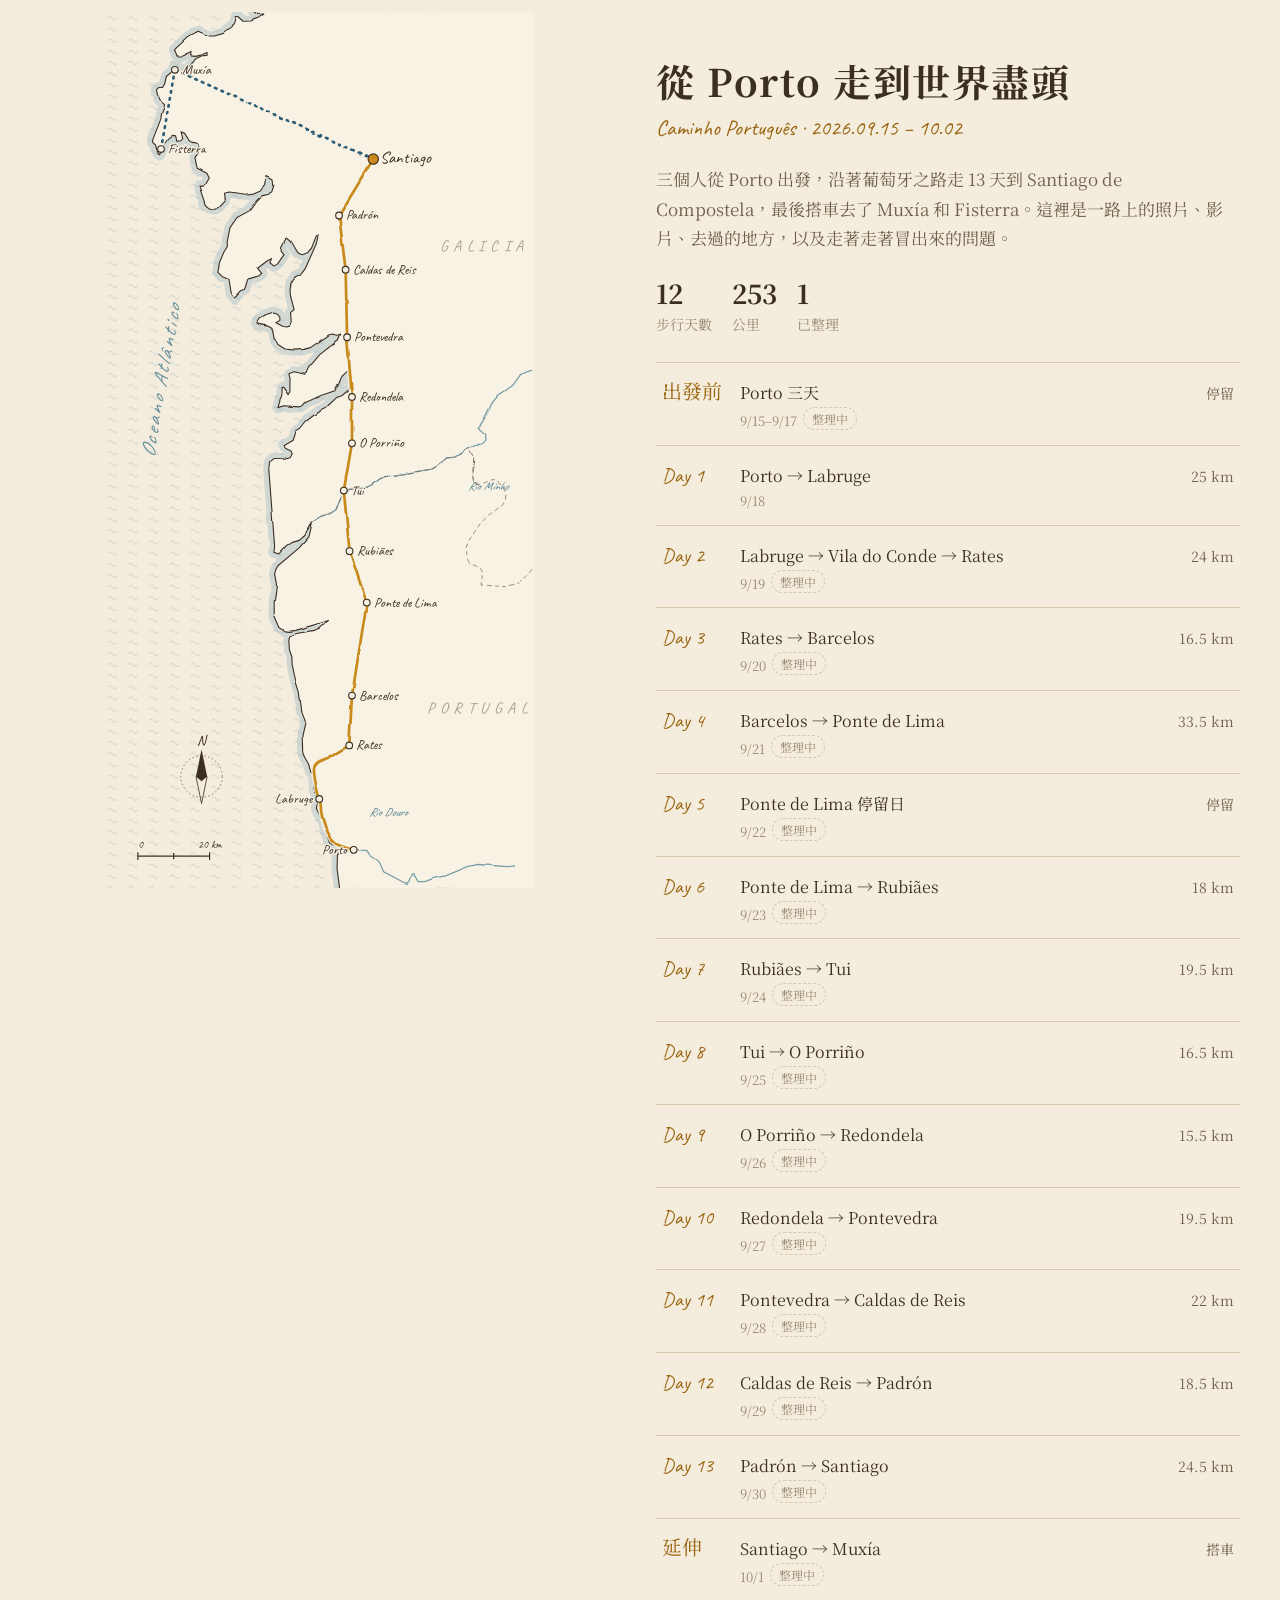
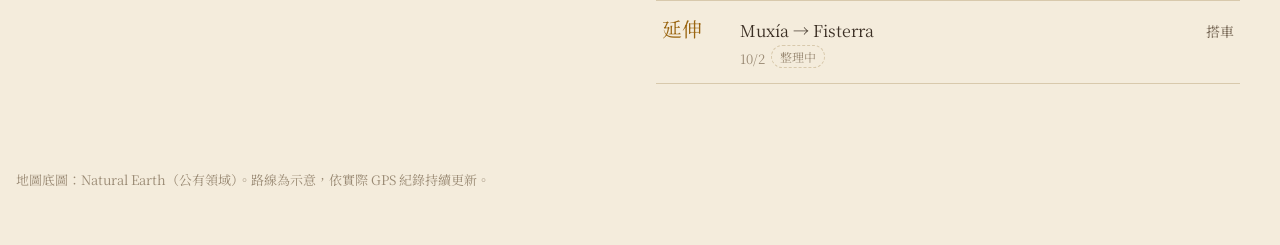
==== index.html @ a49457db "P0：手繪地圖首頁、路段頁、Day 1 範本 Co-Authored-By: Claude Opus 5.5 <noreply@anthropic.com>" ====
<!doctype html>
<html lang="zh-Hant-TW">
<head>
<meta charset="utf-8">
<meta name="viewport" content="width=device-width, initial-scale=1">
<title>從 Porto 走到世界盡頭｜葡萄牙之路</title>
<meta name="description" content="2026 年葡萄牙朝聖之路紀錄：Porto 到 Santiago de Compostela，再到 Muxía 與 Fisterra。">
<link rel="preconnect" href="https://fonts.googleapis.com">
<link rel="preconnect" href="https://fonts.gstatic.com" crossorigin>
<link rel="stylesheet" href="https://fonts.googleapis.com/css2?family=Caveat:wght@500;700&family=Noto+Serif+TC:wght@400;600;700&display=swap">
<link rel="stylesheet" href="assets/style.css?v=1">
</head>
<body>
<main class="home">
  <div class="home__map" id="map" aria-busy="true"></div>
  <div class="home__side">
    <h1 class="site-title" id="title"></h1>
    <p class="site-sub" id="subtitle"></p>
    <p class="intro" id="intro"></p>
    <div class="totals" id="totals"></div>
    <ol class="stage-list" id="list"></ol>
  </div>
</main>
<p class="foot">地圖底圖：Natural Earth（公有領域）。路線為示意，依實際 GPS 紀錄持續更新。</p>
<script src="assets/map.js?v=1"></script>
<script src="assets/home.js?v=1"></script>
</body>
</html>
---- assets/style.css ----
:root {
  --paper: #f4ecdc;
  --paper-2: #ebe0c9;
  --land: #f8f2e4;
  --ink: #3b2f24;
  --ink-soft: #6f5f4d;
  --muted: #9a8a74;
  --line: #d8c9ac;
  --sea: #8fb3bf;
  --sea-ink: #5b8796;
  --ochre: #c98a1b;
  --ochre-deep: #9a6510;
  --shell: #2f5d75;
  --radius: 10px;
  --font-body: "Noto Serif TC", "Songti TC", serif;
  --font-hand: "Caveat", "Noto Serif TC", cursive;
}

*, *::before, *::after { box-sizing: border-box; }
[hidden] { display: none !important; }
html, body { overflow-x: clip; }
body {
  margin: 0;
  background: var(--paper);
  color: var(--ink);
  font-family: var(--font-body);
  font-size: 17px;
  line-height: 1.75;
  -webkit-text-size-adjust: 100%;
}
a { color: var(--shell); }
a:focus-visible, button:focus-visible { outline: 2px solid var(--ochre-deep); outline-offset: 2px; border-radius: 4px; }
img { max-width: 100%; display: block; }

/* ---------- 地圖 ---------- */
.map { display: block; width: 100%; height: auto; font-family: var(--font-hand); }
.map .sea { stroke: none; }
.map .wave { fill: none; stroke: var(--sea); stroke-width: 1; opacity: .55; }
.map .coast-glow { fill: none; stroke: var(--sea); opacity: .35; stroke-linejoin: round; }
.map .land { fill: var(--land); stroke: none; }
.map .coast { fill: none; stroke: var(--ink); stroke-linejoin: round; }
.map .river { fill: none; stroke: var(--sea-ink); opacity: .8; stroke-linecap: round; }
.map .border { fill: none; stroke: var(--ink-soft); opacity: .7; }
.map .region { fill: var(--ink-soft); letter-spacing: .35em; opacity: .55; }
.map .sea-label { fill: var(--sea-ink); font-style: italic; letter-spacing: .12em; opacity: .9; }
.map .river-label { fill: var(--sea-ink); font-style: italic; }
.map .compass circle { fill: none; stroke: var(--ink-soft); stroke-width: 1; stroke-dasharray: 2 3; }
.map .compass .needle { fill: var(--ink); }
.map .compass .needle--s { fill: none; stroke: var(--ink); stroke-width: 1; }
.map .compass text, .map .scalebar text { fill: var(--ink); }
.map .scalebar path { fill: none; stroke: var(--ink); stroke-width: 1.5; }

.map .seg { cursor: pointer; }
.map .seg-halo { fill: none; stroke: var(--land); stroke-linecap: round; opacity: .9; }
.map .seg-line { fill: none; stroke: var(--ochre); stroke-linecap: round; stroke-linejoin: round; transition: stroke .15s; }
.map .seg--bus .seg-line { stroke: var(--shell); }
.map .seg-hit { fill: none; stroke: transparent; stroke-linecap: round; }
.map .seg:hover .seg-line, .map .seg:focus .seg-line, .map .seg--on .seg-line { stroke: #b23a1c; }
.map .seg--dim { opacity: .35; }
.map .seg:focus { outline: none; }
.map .stop circle { fill: var(--land); stroke: var(--ink); stroke-width: 1.4; }
.map .stop--goal circle { fill: var(--ochre); }
.map .stop-label { fill: var(--ink); paint-order: stroke; stroke: var(--land); stroke-width: 3px; stroke-linejoin: round; }

/* ---------- 首頁 ---------- */
.home { display: grid; grid-template-columns: minmax(0, 1fr); }
.home__map { padding: 8px 8px 0; }
.home__side { padding: 24px 16px 48px; }
.site-title { font-size: 30px; line-height: 1.3; margin: 0 0 4px; letter-spacing: .04em; }
.site-sub { font-family: var(--font-hand); font-size: 22px; color: var(--ochre-deep); margin: 0 0 16px; }
.intro { color: var(--ink-soft); margin: 0 0 24px; }
.totals { display: flex; gap: 20px; margin: 0 0 24px; font-variant-numeric: tabular-nums; }
.totals b { display: block; font-size: 26px; line-height: 1.2; }
.totals span { font-size: 14px; color: var(--muted); }

.stage-list { list-style: none; margin: 0; padding: 0; border-top: 1px solid var(--line); }
.stage-list a {
  display: grid; grid-template-columns: 66px minmax(0, 1fr) auto; gap: 4px 12px; align-items: baseline;
  padding: 12px 6px; border-bottom: 1px solid var(--line); color: inherit; text-decoration: none;
  min-height: 44px; transition: background .15s;
}
.stage-list a:hover, .stage-list a.is-on { background: var(--paper-2); }
.stage-list .lbl { font-family: var(--font-hand); font-size: 20px; color: var(--ochre-deep); white-space: nowrap; }
.stage-list .ttl { font-size: 16px; overflow-wrap: anywhere; }
.stage-list .ttl small { display: block; color: var(--muted); font-size: 13px; font-variant-numeric: tabular-nums; }
.stage-list .km { font-size: 14px; color: var(--ink-soft); white-space: nowrap; font-variant-numeric: tabular-nums; }
.badge { display: inline-block; font-size: 12px; color: var(--muted); border: 1px dashed var(--line); border-radius: 99px; padding: 0 8px; margin-left: 6px; vertical-align: 2px; white-space: nowrap; }

.foot { color: var(--muted); font-size: 13px; padding: 24px 16px 40px; }

@media (min-width: 900px) {
  .home { grid-template-columns: minmax(0, 1fr) minmax(0, 1fr); max-width: 1280px; margin: 0 auto; }
  .home__map { position: sticky; top: 0; height: 100dvh; display: flex; justify-content: center; padding: 12px; }
  .home__map .map { width: auto; height: 100%; max-width: 100%; }
  .home__side { padding: 56px 40px 48px 16px; }
  .site-title { font-size: 38px; }
}

/* ---------- 路段頁 ---------- */
.stage { max-width: 760px; margin: 0 auto; padding: 0 16px 48px; }
.crumbs { display: flex; justify-content: space-between; gap: 12px; padding: 16px 0 8px; font-size: 15px; }
.crumbs a { text-decoration: none; white-space: nowrap; }
.stage__map { aspect-ratio: 1.8; border-radius: var(--radius); overflow: hidden; border: 1px solid var(--line); background: var(--paper-2); }
.stage__head { margin: 20px 0 8px; }
.stage__head .lbl { font-family: var(--font-hand); font-size: 24px; color: var(--ochre-deep); }
.stage__head h1 { font-size: 30px; line-height: 1.3; margin: 0; overflow-wrap: anywhere; }
.stage__head .meta { color: var(--muted); font-size: 15px; font-variant-numeric: tabular-nums; }

.content h2 { font-size: 21px; margin: 40px 0 12px; padding-bottom: 4px; border-bottom: 1px solid var(--line); }
.content h3 { font-size: 18px; margin: 24px 0 8px; }
.content ul { padding-left: 1.2em; }
.content li { margin: 4px 0; }
.content blockquote { margin: 16px 0; padding: 4px 16px; border-left: 3px solid var(--ochre); color: var(--ink-soft); }
.empty { color: var(--muted); font-style: italic; }

.gallery { display: grid; grid-template-columns: repeat(auto-fill, minmax(min(150px, 45%), 1fr)); gap: 8px; margin: 12px 0; }
.gallery button { padding: 0; border: 0; background: var(--paper-2); cursor: zoom-in; border-radius: 6px; overflow: hidden; aspect-ratio: 1; }
.gallery img { width: 100%; height: 100%; object-fit: cover; }

.video { position: relative; aspect-ratio: 16 / 9; margin: 12px 0 4px; border-radius: var(--radius); overflow: hidden; background: #000; }
.video iframe { position: absolute; inset: 0; width: 100%; height: 100%; border: 0; }
.video-cap { font-size: 14px; color: var(--muted); margin: 0 0 16px; }

.qa { border: 1px solid var(--line); border-radius: var(--radius); background: var(--land); margin: 10px 0; }
.qa summary { cursor: pointer; padding: 12px 16px; font-weight: 600; list-style: none; display: flex; gap: 10px; align-items: baseline; }
.qa summary::-webkit-details-marker { display: none; }
.qa summary::before { content: "Q"; font-family: var(--font-hand); font-size: 20px; color: var(--ochre-deep); }
.qa summary .q { flex: 1; min-width: 0; }
.qa .status { font-size: 12px; font-weight: 400; white-space: nowrap; border-radius: 99px; padding: 0 8px; }
.qa .status--ok { background: #dbe9d7; color: #33612a; }
.qa .status--todo { background: #f3e1c4; color: #8a5a12; }
.qa .answer { padding: 0 16px 8px; border-top: 1px dashed var(--line); }

.pager { display: grid; grid-template-columns: minmax(0, 1fr) minmax(0, 1fr); gap: 12px; margin-top: 48px; }
.pager a { display: block; overflow-wrap: anywhere; padding: 12px; border: 1px solid var(--line); border-radius: var(--radius); text-decoration: none; color: inherit; min-height: 44px; }
.pager a:hover { background: var(--paper-2); }
.pager small { display: block; color: var(--muted); font-size: 13px; }
.pager .next { text-align: right; grid-column: 2; }

.lightbox { position: fixed; inset: 0; background: rgba(20, 15, 10, .92); display: flex; align-items: center; justify-content: center; z-index: 10; padding: 16px; }
.lightbox img { max-height: 84dvh; max-width: 100%; object-fit: contain; }
.lightbox figure { margin: 0; }
.lightbox figcaption { color: #eee; text-align: center; font-size: 15px; margin-top: 8px; }
.lightbox button { position: absolute; background: none; border: 0; color: #fff; font-size: 34px; width: 48px; height: 48px; cursor: pointer; }
.lightbox .lb-close { top: 8px; right: 8px; }
.lightbox .lb-prev { left: 4px; top: 50%; transform: translateY(-50%); }
.lightbox .lb-next { right: 4px; top: 50%; transform: translateY(-50%); }
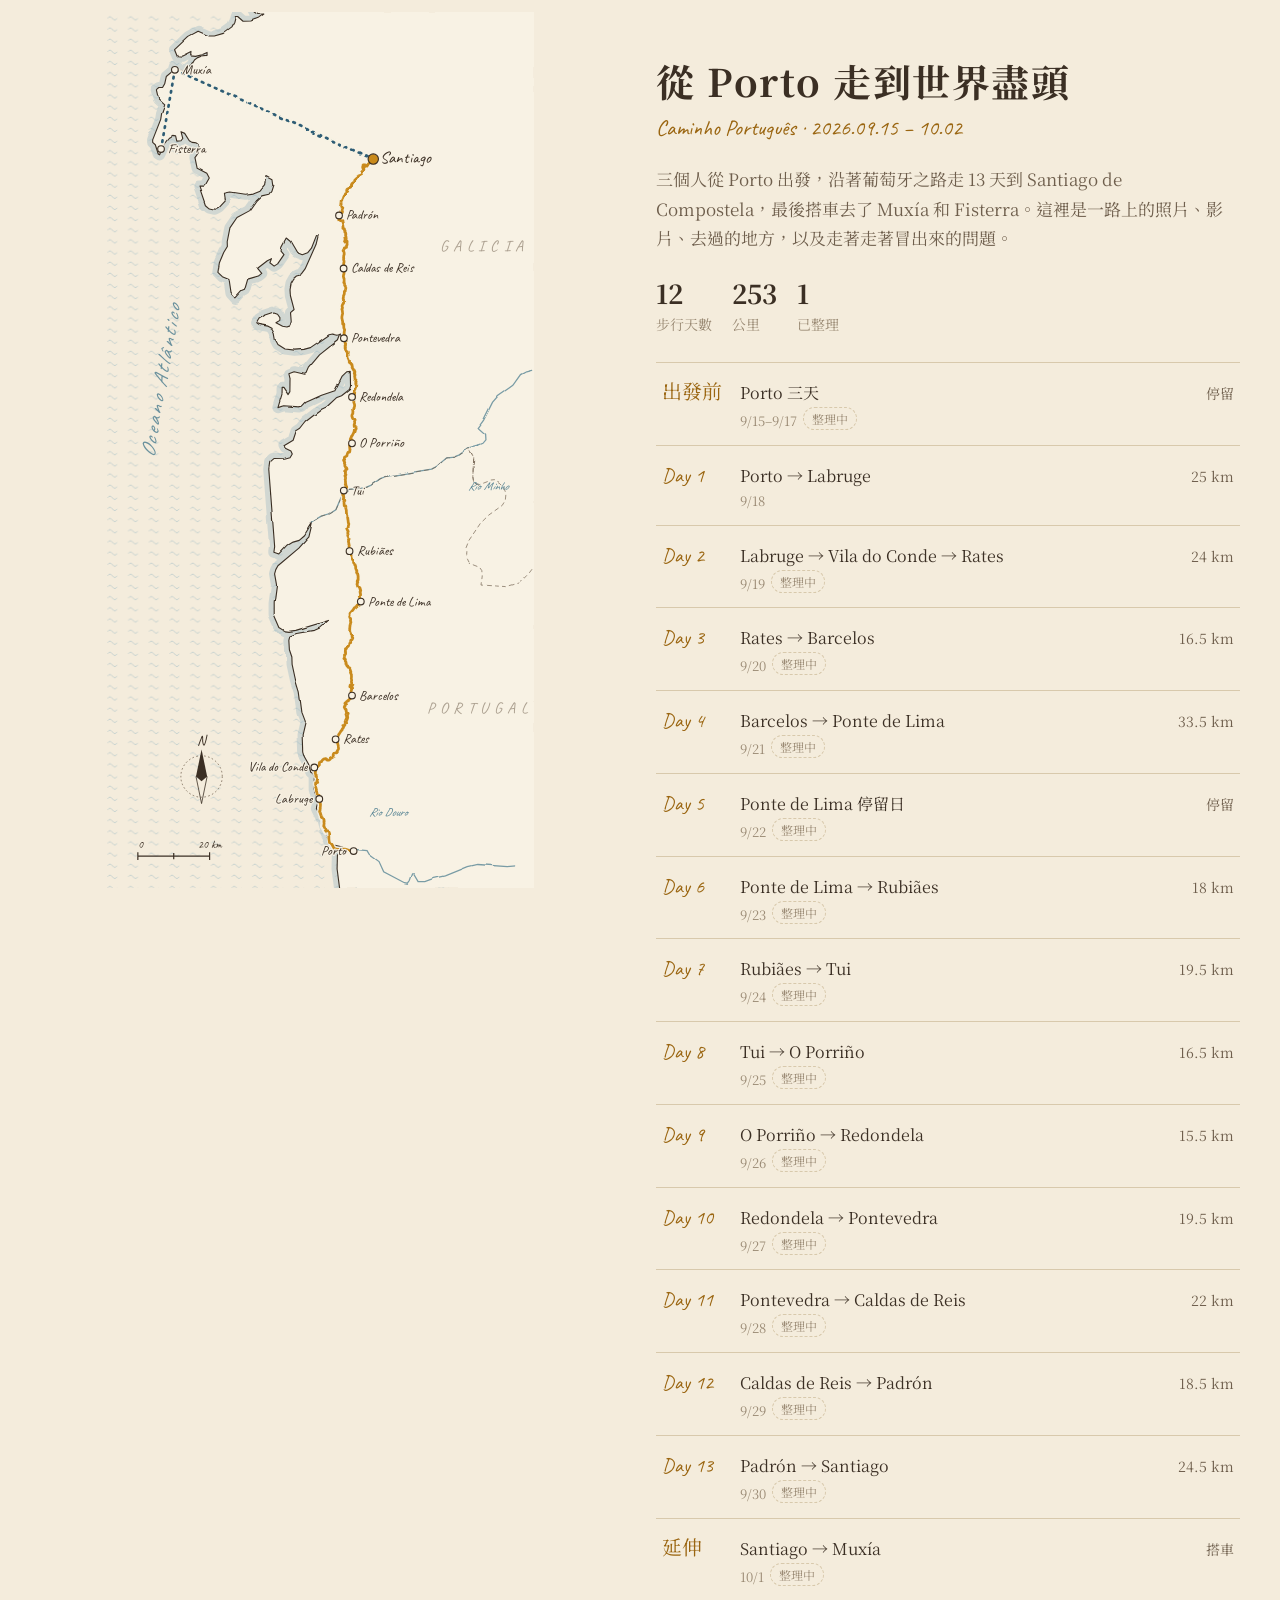
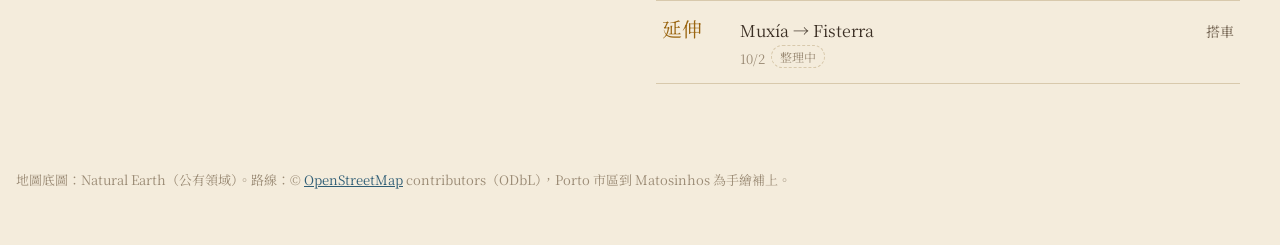
==== commit 9970d7ae: "路線改用 OpenStreetMap 實際路徑，修正站點座標 Co-Authored-By: Claude Opus 5.5 <noreply@anthropic.com>" ====
--- a/index.html
+++ b/index.html
@@ -8,7 +8,7 @@
 <link rel="preconnect" href="https://fonts.googleapis.com">
 <link rel="preconnect" href="https://fonts.gstatic.com" crossorigin>
 <link rel="stylesheet" href="https://fonts.googleapis.com/css2?family=Caveat:wght@500;700&family=Noto+Serif+TC:wght@400;600;700&display=swap">
-<link rel="stylesheet" href="assets/style.css?v=1">
+<link rel="stylesheet" href="assets/style.css?v=4">
 </head>
 <body>
 <main class="home">
@@ -21,8 +21,8 @@
     <ol class="stage-list" id="list"></ol>
   </div>
 </main>
-<p class="foot">地圖底圖：Natural Earth（公有領域）。路線為示意，依實際 GPS 紀錄持續更新。</p>
-<script src="assets/map.js?v=1"></script>
-<script src="assets/home.js?v=1"></script>
+<p class="foot">地圖底圖：Natural Earth（公有領域）。路線：© <a href="https://www.openstreetmap.org/copyright">OpenStreetMap</a> contributors（ODbL），Porto 市區到 Matosinhos 為手繪補上。</p>
+<script src="assets/map.js?v=4"></script>
+<script src="assets/home.js?v=4"></script>
 </body>
 </html>
--- a/assets/style.css
+++ b/assets/style.css
@@ -117,6 +117,11 @@
 .gallery button { padding: 0; border: 0; background: var(--paper-2); cursor: zoom-in; border-radius: 6px; overflow: hidden; aspect-ratio: 1; }
 .gallery img { width: 100%; height: 100%; object-fit: cover; }
 
+.clips { display: grid; grid-template-columns: repeat(auto-fill, minmax(min(160px, 45%), 1fr)); gap: 8px; margin: 12px 0; }
+.clips figure { margin: 0; }
+.clips video { width: 100%; aspect-ratio: 9 / 16; object-fit: cover; background: #000; border-radius: 6px; display: block; }
+.clips figcaption { font-size: 14px; color: var(--muted); margin-top: 4px; }
+
 .video { position: relative; aspect-ratio: 16 / 9; margin: 12px 0 4px; border-radius: var(--radius); overflow: hidden; background: #000; }
 .video iframe { position: absolute; inset: 0; width: 100%; height: 100%; border: 0; }
 .video-cap { font-size: 14px; color: var(--muted); margin: 0 0 16px; }
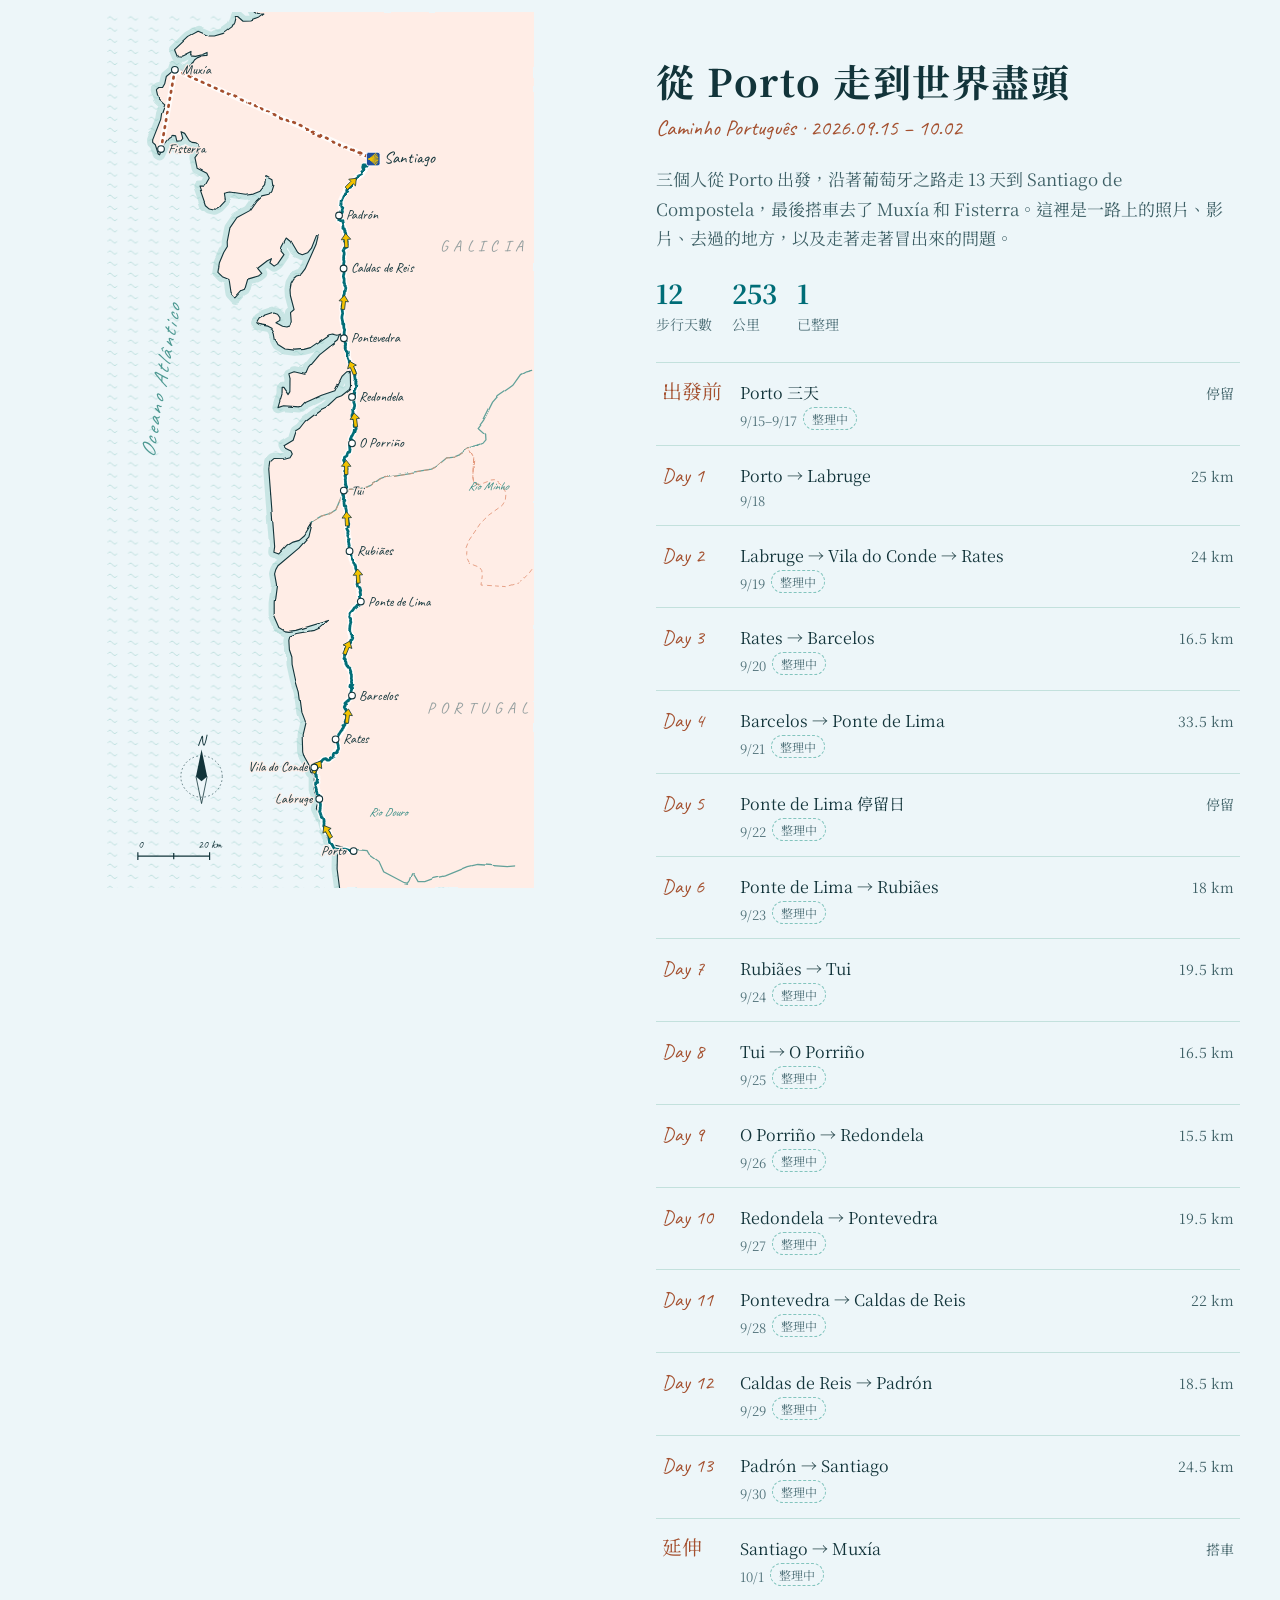
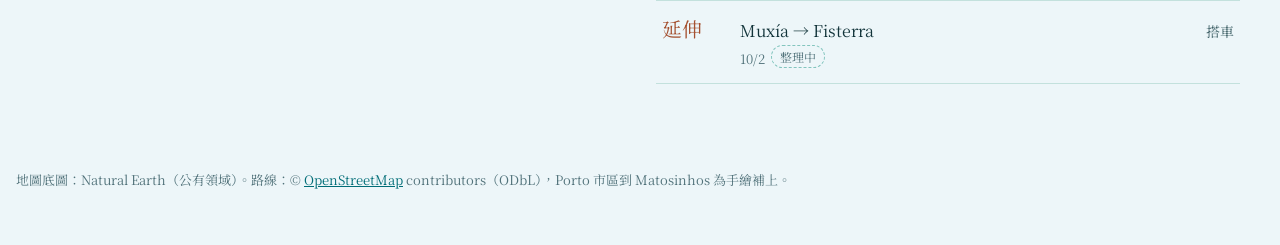
==== commit 8e7a2c03: "改用 Stormy Teal 配色，加入朝聖之路黃箭頭與藍底貝殼標誌 Co-Authored-By: Claude Opus 5.5 <noreply@anthropic.com>" ====
--- a/index.html
+++ b/index.html
@@ -5,10 +5,11 @@
 <meta name="viewport" content="width=device-width, initial-scale=1">
 <title>從 Porto 走到世界盡頭｜葡萄牙之路</title>
 <meta name="description" content="2026 年葡萄牙朝聖之路紀錄：Porto 到 Santiago de Compostela，再到 Muxía 與 Fisterra。">
+<link rel="icon" href="assets/favicon.svg" type="image/svg+xml">
 <link rel="preconnect" href="https://fonts.googleapis.com">
 <link rel="preconnect" href="https://fonts.gstatic.com" crossorigin>
 <link rel="stylesheet" href="https://fonts.googleapis.com/css2?family=Caveat:wght@500;700&family=Noto+Serif+TC:wght@400;600;700&display=swap">
-<link rel="stylesheet" href="assets/style.css?v=4">
+<link rel="stylesheet" href="assets/style.css?v=6">
 </head>
 <body>
 <main class="home">
@@ -22,7 +23,7 @@
   </div>
 </main>
 <p class="foot">地圖底圖：Natural Earth（公有領域）。路線：© <a href="https://www.openstreetmap.org/copyright">OpenStreetMap</a> contributors（ODbL），Porto 市區到 Matosinhos 為手繪補上。</p>
-<script src="assets/map.js?v=4"></script>
-<script src="assets/home.js?v=4"></script>
+<script src="assets/map.js?v=6"></script>
+<script src="assets/home.js?v=6"></script>
 </body>
 </html>
--- a/assets/style.css
+++ b/assets/style.css
@@ -1,16 +1,28 @@
 :root {
-  --paper: #f4ecdc;
-  --paper-2: #ebe0c9;
-  --land: #f8f2e4;
-  --ink: #3b2f24;
-  --ink-soft: #6f5f4d;
-  --muted: #9a8a74;
-  --line: #d8c9ac;
-  --sea: #8fb3bf;
-  --sea-ink: #5b8796;
-  --ochre: #c98a1b;
-  --ochre-deep: #9a6510;
-  --shell: #2f5d75;
+  /* Stormy Teal 配色 */
+  --teal: #006D77;
+  --aqua: #83C5BE;
+  --alice: #EDF6F9;
+  --almond: #FFDDD2;
+  --tangerine: #E29578;
+  --tangerine-deep: #A4502F; /* 原色當文字對比不足，文字用這個 */
+  /* 朝聖之路標誌色，只做點綴 */
+  --camino-yellow: #F2C200;
+  --camino-blue: #1F4E9C;
+
+  --paper: var(--alice);
+  --paper-2: #DDEFF0;
+  --land: #FFEDE6;
+  --card: #F8FCFD;
+  --ink: #12343A;
+  --ink-soft: #3E6066;
+  --muted: #51727A;
+  --line: #C3E1DD;
+  --sea: var(--aqua);
+  --sea-ink: #3C8F87;
+  --ochre: var(--teal);
+  --ochre-deep: var(--tangerine-deep);
+  --shell: var(--teal);
   --radius: 10px;
   --font-body: "Noto Serif TC", "Songti TC", serif;
   --font-hand: "Caveat", "Noto Serif TC", cursive;
@@ -40,7 +52,7 @@
 .map .land { fill: var(--land); stroke: none; }
 .map .coast { fill: none; stroke: var(--ink); stroke-linejoin: round; }
 .map .river { fill: none; stroke: var(--sea-ink); opacity: .8; stroke-linecap: round; }
-.map .border { fill: none; stroke: var(--ink-soft); opacity: .7; }
+.map .border { fill: none; stroke: var(--tangerine); opacity: .9; }
 .map .region { fill: var(--ink-soft); letter-spacing: .35em; opacity: .55; }
 .map .sea-label { fill: var(--sea-ink); font-style: italic; letter-spacing: .12em; opacity: .9; }
 .map .river-label { fill: var(--sea-ink); font-style: italic; }
@@ -51,15 +63,17 @@
 .map .scalebar path { fill: none; stroke: var(--ink); stroke-width: 1.5; }
 
 .map .seg { cursor: pointer; }
-.map .seg-halo { fill: none; stroke: var(--land); stroke-linecap: round; opacity: .9; }
+.map .seg-halo { fill: none; stroke: #fff; stroke-linecap: round; opacity: .85; }
 .map .seg-line { fill: none; stroke: var(--ochre); stroke-linecap: round; stroke-linejoin: round; transition: stroke .15s; }
-.map .seg--bus .seg-line { stroke: var(--shell); }
+.map .seg--bus .seg-line { stroke: var(--tangerine-deep); }
 .map .seg-hit { fill: none; stroke: transparent; stroke-linecap: round; }
-.map .seg:hover .seg-line, .map .seg:focus .seg-line, .map .seg--on .seg-line { stroke: #b23a1c; }
+.map .seg:hover .seg-line, .map .seg:focus .seg-line, .map .seg--on .seg-line { stroke: var(--tangerine); }
+.map .seg--bus:hover .seg-line, .map .seg--bus.seg--on .seg-line { stroke: var(--tangerine); }
+.map .arrow { fill: var(--camino-yellow); stroke: var(--ink); stroke-linejoin: round; pointer-events: none; }
+.map .seg--dim + .arrow, .map .arrow--dim { opacity: .35; }
 .map .seg--dim { opacity: .35; }
 .map .seg:focus { outline: none; }
-.map .stop circle { fill: var(--land); stroke: var(--ink); stroke-width: 1.4; }
-.map .stop--goal circle { fill: var(--ochre); }
+.map .stop circle { fill: #fff; stroke: var(--ink); stroke-width: 1.4; }
 .map .stop-label { fill: var(--ink); paint-order: stroke; stroke: var(--land); stroke-width: 3px; stroke-linejoin: round; }
 
 /* ---------- 首頁 ---------- */
@@ -70,7 +84,7 @@
 .site-sub { font-family: var(--font-hand); font-size: 22px; color: var(--ochre-deep); margin: 0 0 16px; }
 .intro { color: var(--ink-soft); margin: 0 0 24px; }
 .totals { display: flex; gap: 20px; margin: 0 0 24px; font-variant-numeric: tabular-nums; }
-.totals b { display: block; font-size: 26px; line-height: 1.2; }
+.totals b { display: block; font-size: 26px; line-height: 1.2; color: var(--teal); }
 .totals span { font-size: 14px; color: var(--muted); }
 
 .stage-list { list-style: none; margin: 0; padding: 0; border-top: 1px solid var(--line); }
@@ -84,7 +98,7 @@
 .stage-list .ttl { font-size: 16px; overflow-wrap: anywhere; }
 .stage-list .ttl small { display: block; color: var(--muted); font-size: 13px; font-variant-numeric: tabular-nums; }
 .stage-list .km { font-size: 14px; color: var(--ink-soft); white-space: nowrap; font-variant-numeric: tabular-nums; }
-.badge { display: inline-block; font-size: 12px; color: var(--muted); border: 1px dashed var(--line); border-radius: 99px; padding: 0 8px; margin-left: 6px; vertical-align: 2px; white-space: nowrap; }
+.badge { display: inline-block; font-size: 12px; color: var(--muted); border: 1px dashed var(--aqua); border-radius: 99px; padding: 0 8px; margin-left: 6px; vertical-align: 2px; white-space: nowrap; }
 
 .foot { color: var(--muted); font-size: 13px; padding: 24px 16px 40px; }
 
@@ -110,7 +124,8 @@
 .content h3 { font-size: 18px; margin: 24px 0 8px; }
 .content ul { padding-left: 1.2em; }
 .content li { margin: 4px 0; }
-.content blockquote { margin: 16px 0; padding: 4px 16px; border-left: 3px solid var(--ochre); color: var(--ink-soft); }
+.content blockquote { margin: 16px 0; padding: 4px 16px; border-left: 3px solid var(--tangerine); color: var(--ink-soft); }
+.content h2 { border-bottom-color: var(--aqua); }
 .empty { color: var(--muted); font-style: italic; }
 
 .gallery { display: grid; grid-template-columns: repeat(auto-fill, minmax(min(150px, 45%), 1fr)); gap: 8px; margin: 12px 0; }
@@ -126,20 +141,23 @@
 .video iframe { position: absolute; inset: 0; width: 100%; height: 100%; border: 0; }
 .video-cap { font-size: 14px; color: var(--muted); margin: 0 0 16px; }
 
-.qa { border: 1px solid var(--line); border-radius: var(--radius); background: var(--land); margin: 10px 0; }
+.qa { border: 1px solid var(--line); border-radius: var(--radius); background: var(--card); margin: 10px 0; }
 .qa summary { cursor: pointer; padding: 12px 16px; font-weight: 600; list-style: none; display: flex; gap: 10px; align-items: baseline; }
 .qa summary::-webkit-details-marker { display: none; }
 .qa summary::before { content: "Q"; font-family: var(--font-hand); font-size: 20px; color: var(--ochre-deep); }
 .qa summary .q { flex: 1; min-width: 0; }
 .qa .status { font-size: 12px; font-weight: 400; white-space: nowrap; border-radius: 99px; padding: 0 8px; }
-.qa .status--ok { background: #dbe9d7; color: #33612a; }
-.qa .status--todo { background: #f3e1c4; color: #8a5a12; }
+.qa .status--ok { background: #D5ECE9; color: var(--teal); }
+.qa .status--todo { background: #FFEAE2; color: var(--tangerine-deep); }
 .qa .answer { padding: 0 16px 8px; border-top: 1px dashed var(--line); }
 
 .pager { display: grid; grid-template-columns: minmax(0, 1fr) minmax(0, 1fr); gap: 12px; margin-top: 48px; }
 .pager a { display: block; overflow-wrap: anywhere; padding: 12px; border: 1px solid var(--line); border-radius: var(--radius); text-decoration: none; color: inherit; min-height: 44px; }
 .pager a:hover { background: var(--paper-2); }
-.pager small { display: block; color: var(--muted); font-size: 13px; }
+.pager small { display: flex; align-items: center; gap: 6px; color: var(--muted); font-size: 13px; }
+.pager .next small { justify-content: flex-end; }
+.yarrow { width: 22px; height: 12px; flex: none; }
+.yarrow--back { transform: scaleX(-1); }
 .pager .next { text-align: right; grid-column: 2; }
 
 .lightbox { position: fixed; inset: 0; background: rgba(20, 15, 10, .92); display: flex; align-items: center; justify-content: center; z-index: 10; padding: 16px; }
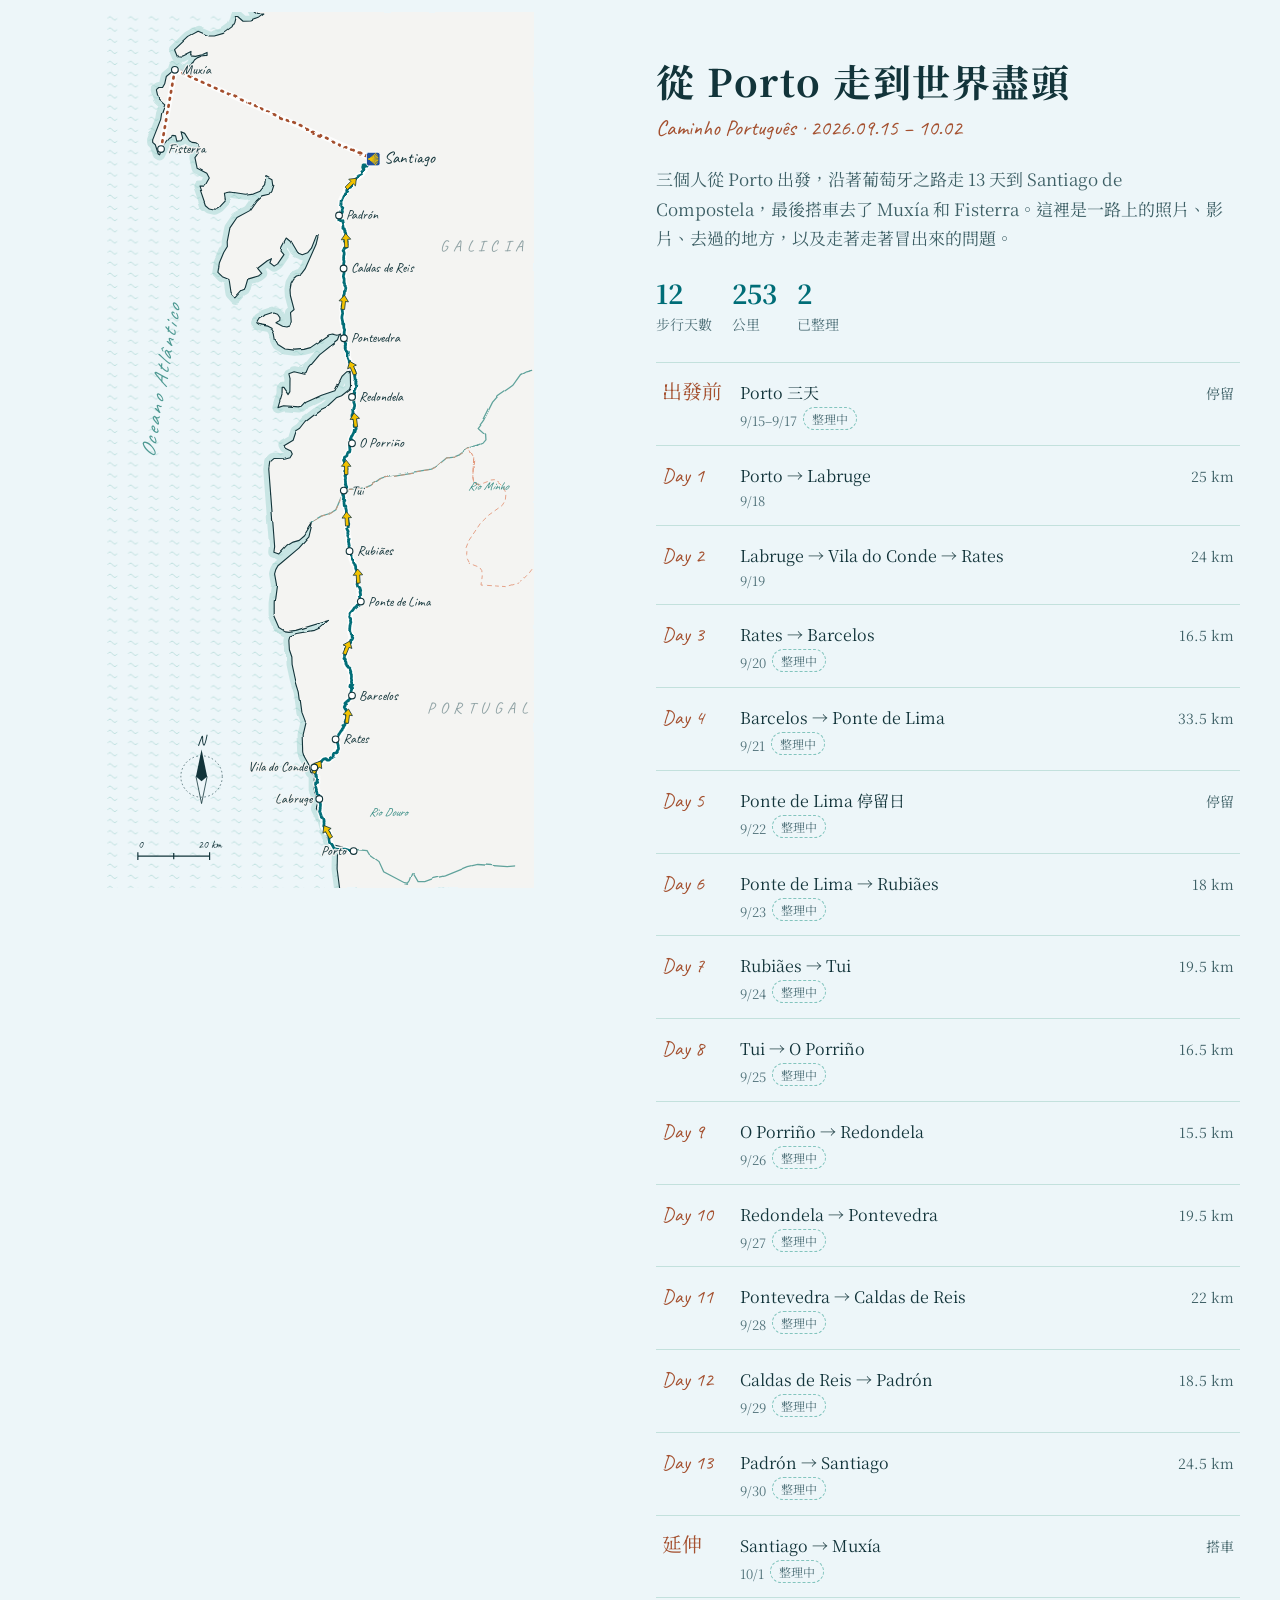
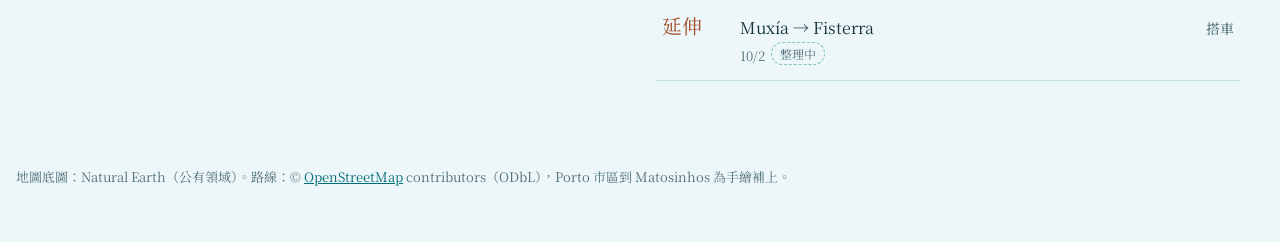
==== commit 7f52f7fb: "陸地改淺灰；日記改從 Heptabase 擷取，9/19 日記歸回 Day 2 Co-Authored-By: Claude Opus 5.5 <noreply@anthropic.com>" ====
--- a/index.html
+++ b/index.html
@@ -9,7 +9,7 @@
 <link rel="preconnect" href="https://fonts.googleapis.com">
 <link rel="preconnect" href="https://fonts.gstatic.com" crossorigin>
 <link rel="stylesheet" href="https://fonts.googleapis.com/css2?family=Caveat:wght@500;700&family=Noto+Serif+TC:wght@400;600;700&display=swap">
-<link rel="stylesheet" href="assets/style.css?v=6">
+<link rel="stylesheet" href="assets/style.css?v=8">
 </head>
 <body>
 <main class="home">
@@ -23,7 +23,7 @@
   </div>
 </main>
 <p class="foot">地圖底圖：Natural Earth（公有領域）。路線：© <a href="https://www.openstreetmap.org/copyright">OpenStreetMap</a> contributors（ODbL），Porto 市區到 Matosinhos 為手繪補上。</p>
-<script src="assets/map.js?v=6"></script>
-<script src="assets/home.js?v=6"></script>
+<script src="assets/map.js?v=8"></script>
+<script src="assets/home.js?v=8"></script>
 </body>
 </html>
--- a/assets/style.css
+++ b/assets/style.css
@@ -12,7 +12,7 @@
 
   --paper: var(--alice);
   --paper-2: #DDEFF0;
-  --land: #FFEDE6;
+  --land: #F4F4F2;
   --card: #F8FCFD;
   --ink: #12343A;
   --ink-soft: #3E6066;
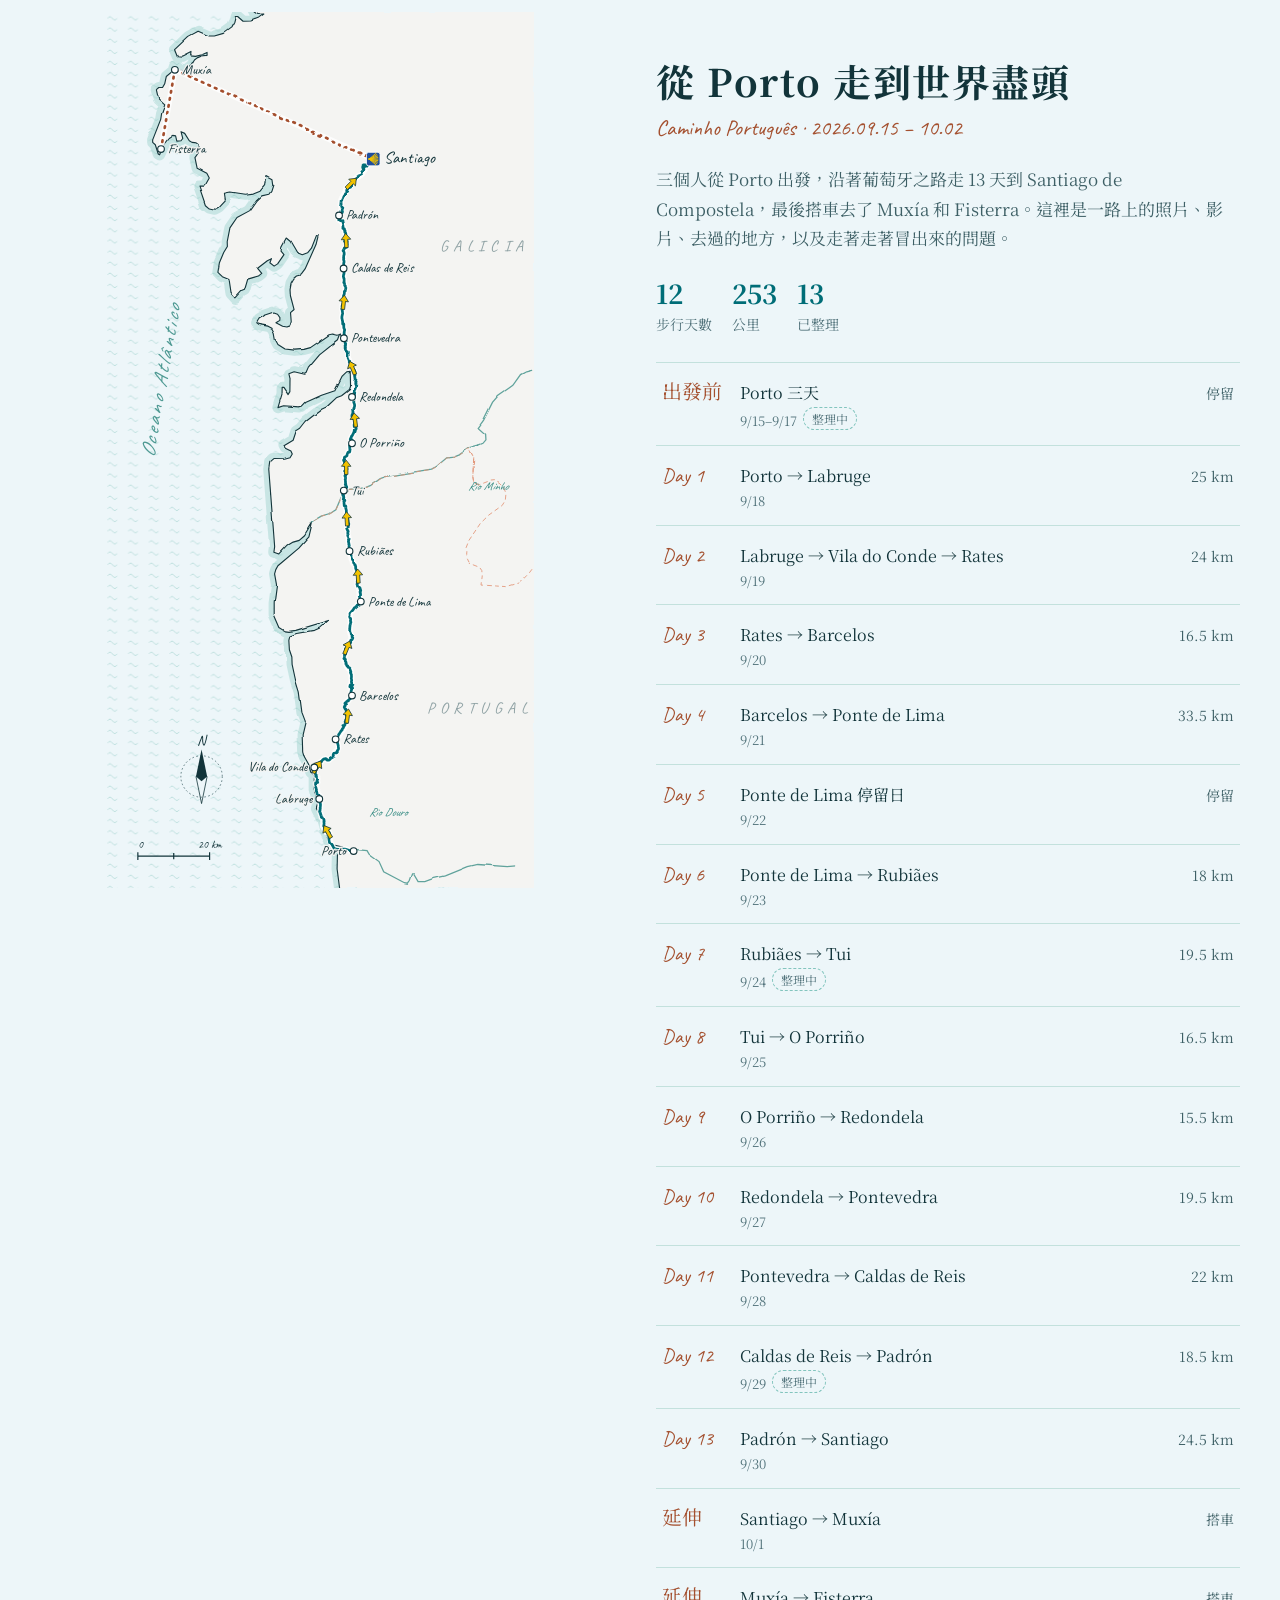
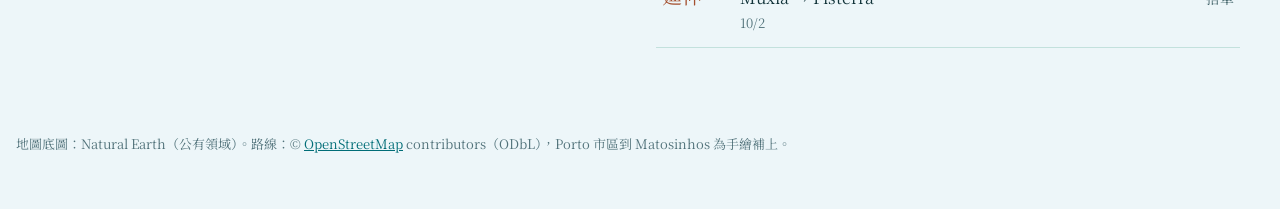
==== commit f3eb68ae: "加入 Day 3–13、Muxía、Fisterra 日記（取自 Heptabase，已去除私人內容） Co-Authored-By: Claude Opus 5.5 <noreply@anthrop" ====
--- a/index.html
+++ b/index.html
@@ -9,7 +9,7 @@
 <link rel="preconnect" href="https://fonts.googleapis.com">
 <link rel="preconnect" href="https://fonts.gstatic.com" crossorigin>
 <link rel="stylesheet" href="https://fonts.googleapis.com/css2?family=Caveat:wght@500;700&family=Noto+Serif+TC:wght@400;600;700&display=swap">
-<link rel="stylesheet" href="assets/style.css?v=8">
+<link rel="stylesheet" href="assets/style.css?v=9">
 </head>
 <body>
 <main class="home">
@@ -23,7 +23,7 @@
   </div>
 </main>
 <p class="foot">地圖底圖：Natural Earth（公有領域）。路線：© <a href="https://www.openstreetmap.org/copyright">OpenStreetMap</a> contributors（ODbL），Porto 市區到 Matosinhos 為手繪補上。</p>
-<script src="assets/map.js?v=8"></script>
-<script src="assets/home.js?v=8"></script>
+<script src="assets/map.js?v=9"></script>
+<script src="assets/home.js?v=9"></script>
 </body>
 </html>
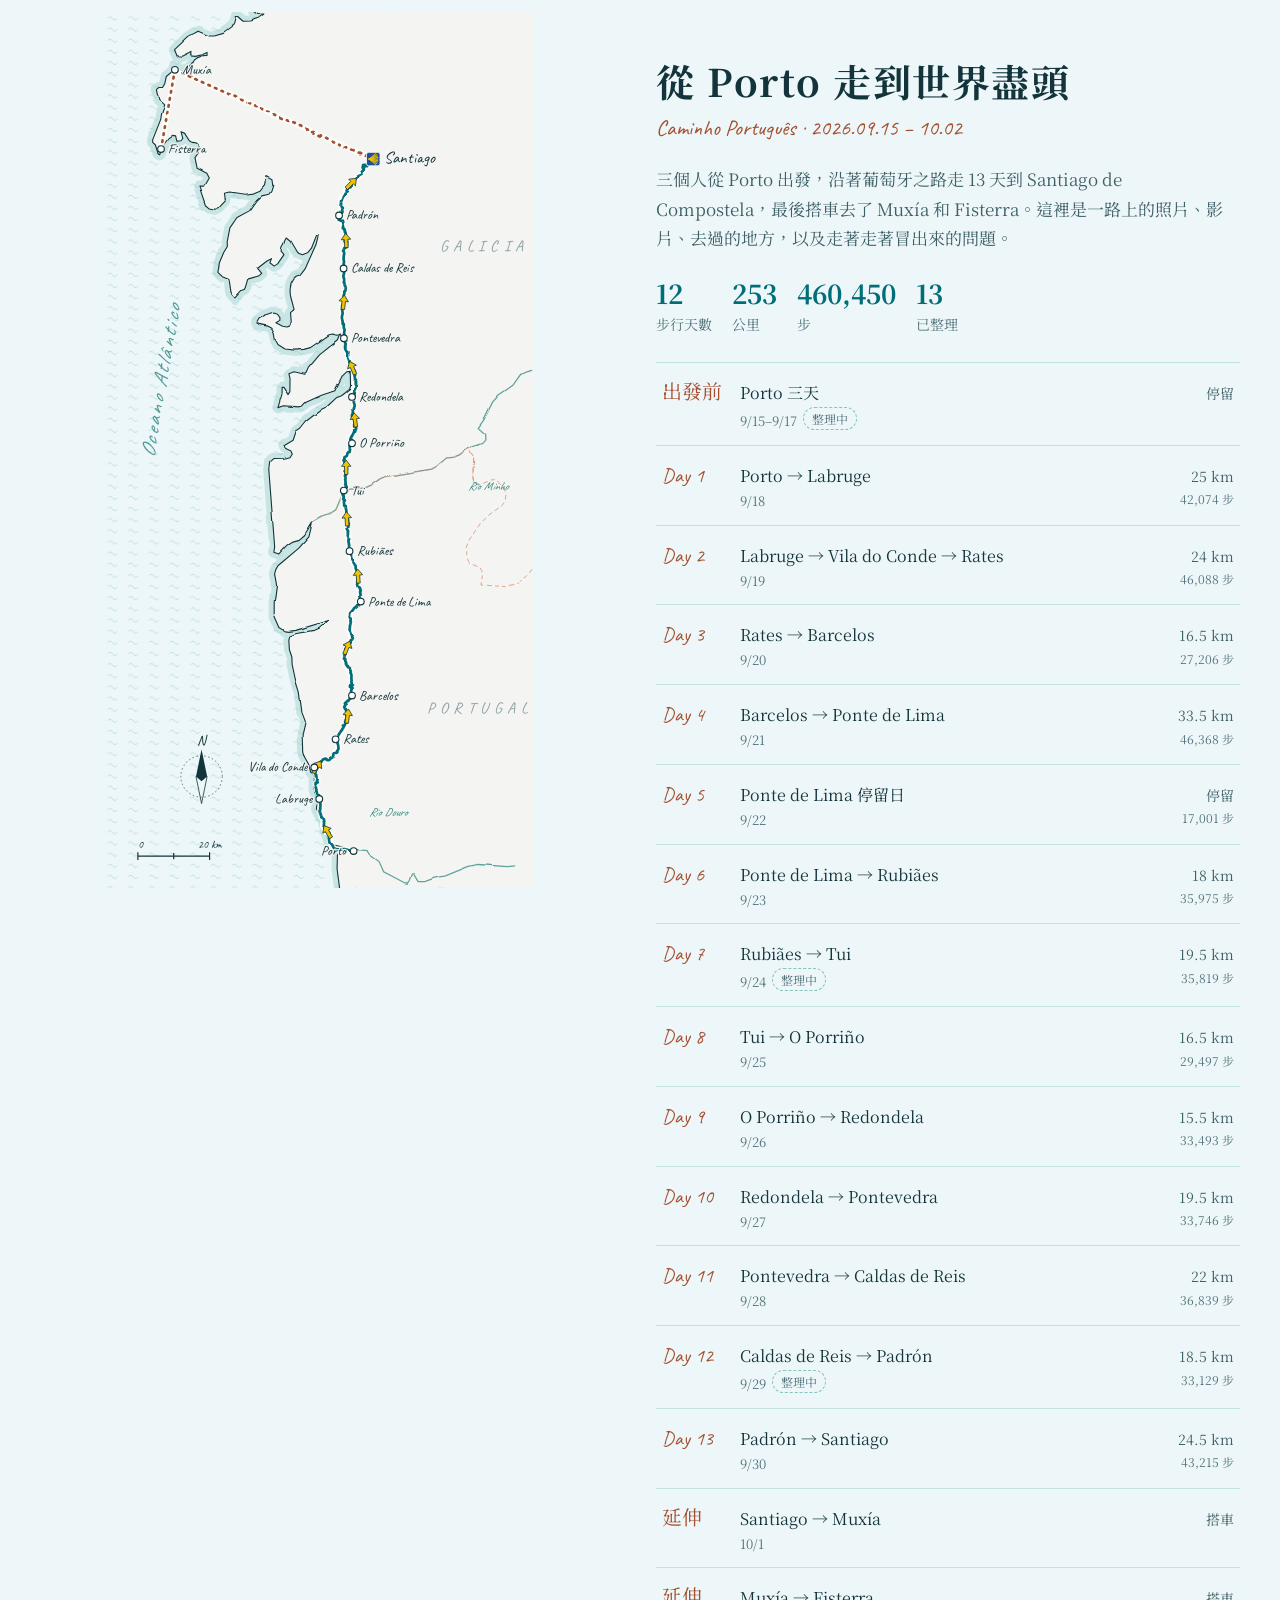
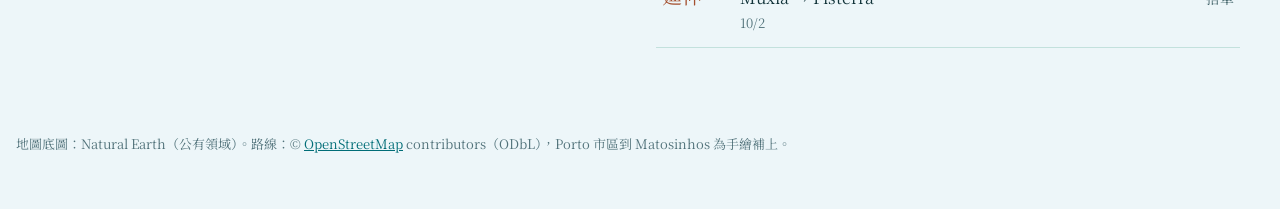
==== commit 1c45924b: "加入每日步數（iPhone 健康統計） Co-Authored-By: Claude Opus 5.5 <noreply@anthropic.com>" ====
--- a/index.html
+++ b/index.html
@@ -9,7 +9,7 @@
 <link rel="preconnect" href="https://fonts.googleapis.com">
 <link rel="preconnect" href="https://fonts.gstatic.com" crossorigin>
 <link rel="stylesheet" href="https://fonts.googleapis.com/css2?family=Caveat:wght@500;700&family=Noto+Serif+TC:wght@400;600;700&display=swap">
-<link rel="stylesheet" href="assets/style.css?v=9">
+<link rel="stylesheet" href="assets/style.css?v=10">
 </head>
 <body>
 <main class="home">
@@ -23,7 +23,7 @@
   </div>
 </main>
 <p class="foot">地圖底圖：Natural Earth（公有領域）。路線：© <a href="https://www.openstreetmap.org/copyright">OpenStreetMap</a> contributors（ODbL），Porto 市區到 Matosinhos 為手繪補上。</p>
-<script src="assets/map.js?v=9"></script>
-<script src="assets/home.js?v=9"></script>
+<script src="assets/map.js?v=10"></script>
+<script src="assets/home.js?v=10"></script>
 </body>
 </html>
--- a/assets/style.css
+++ b/assets/style.css
@@ -97,7 +97,9 @@
 .stage-list .lbl { font-family: var(--font-hand); font-size: 20px; color: var(--ochre-deep); white-space: nowrap; }
 .stage-list .ttl { font-size: 16px; overflow-wrap: anywhere; }
 .stage-list .ttl small { display: block; color: var(--muted); font-size: 13px; font-variant-numeric: tabular-nums; }
-.stage-list .km { font-size: 14px; color: var(--ink-soft); white-space: nowrap; font-variant-numeric: tabular-nums; }
+.stage-list .km { font-size: 14px; color: var(--ink-soft); white-space: nowrap; font-variant-numeric: tabular-nums; text-align: right; }
+.stage-list .km small { display: block; font-size: 12px; color: var(--muted); }
+.totals { flex-wrap: wrap; row-gap: 8px; }
 .badge { display: inline-block; font-size: 12px; color: var(--muted); border: 1px dashed var(--aqua); border-radius: 99px; padding: 0 8px; margin-left: 6px; vertical-align: 2px; white-space: nowrap; }
 
 .foot { color: var(--muted); font-size: 13px; padding: 24px 16px 40px; }
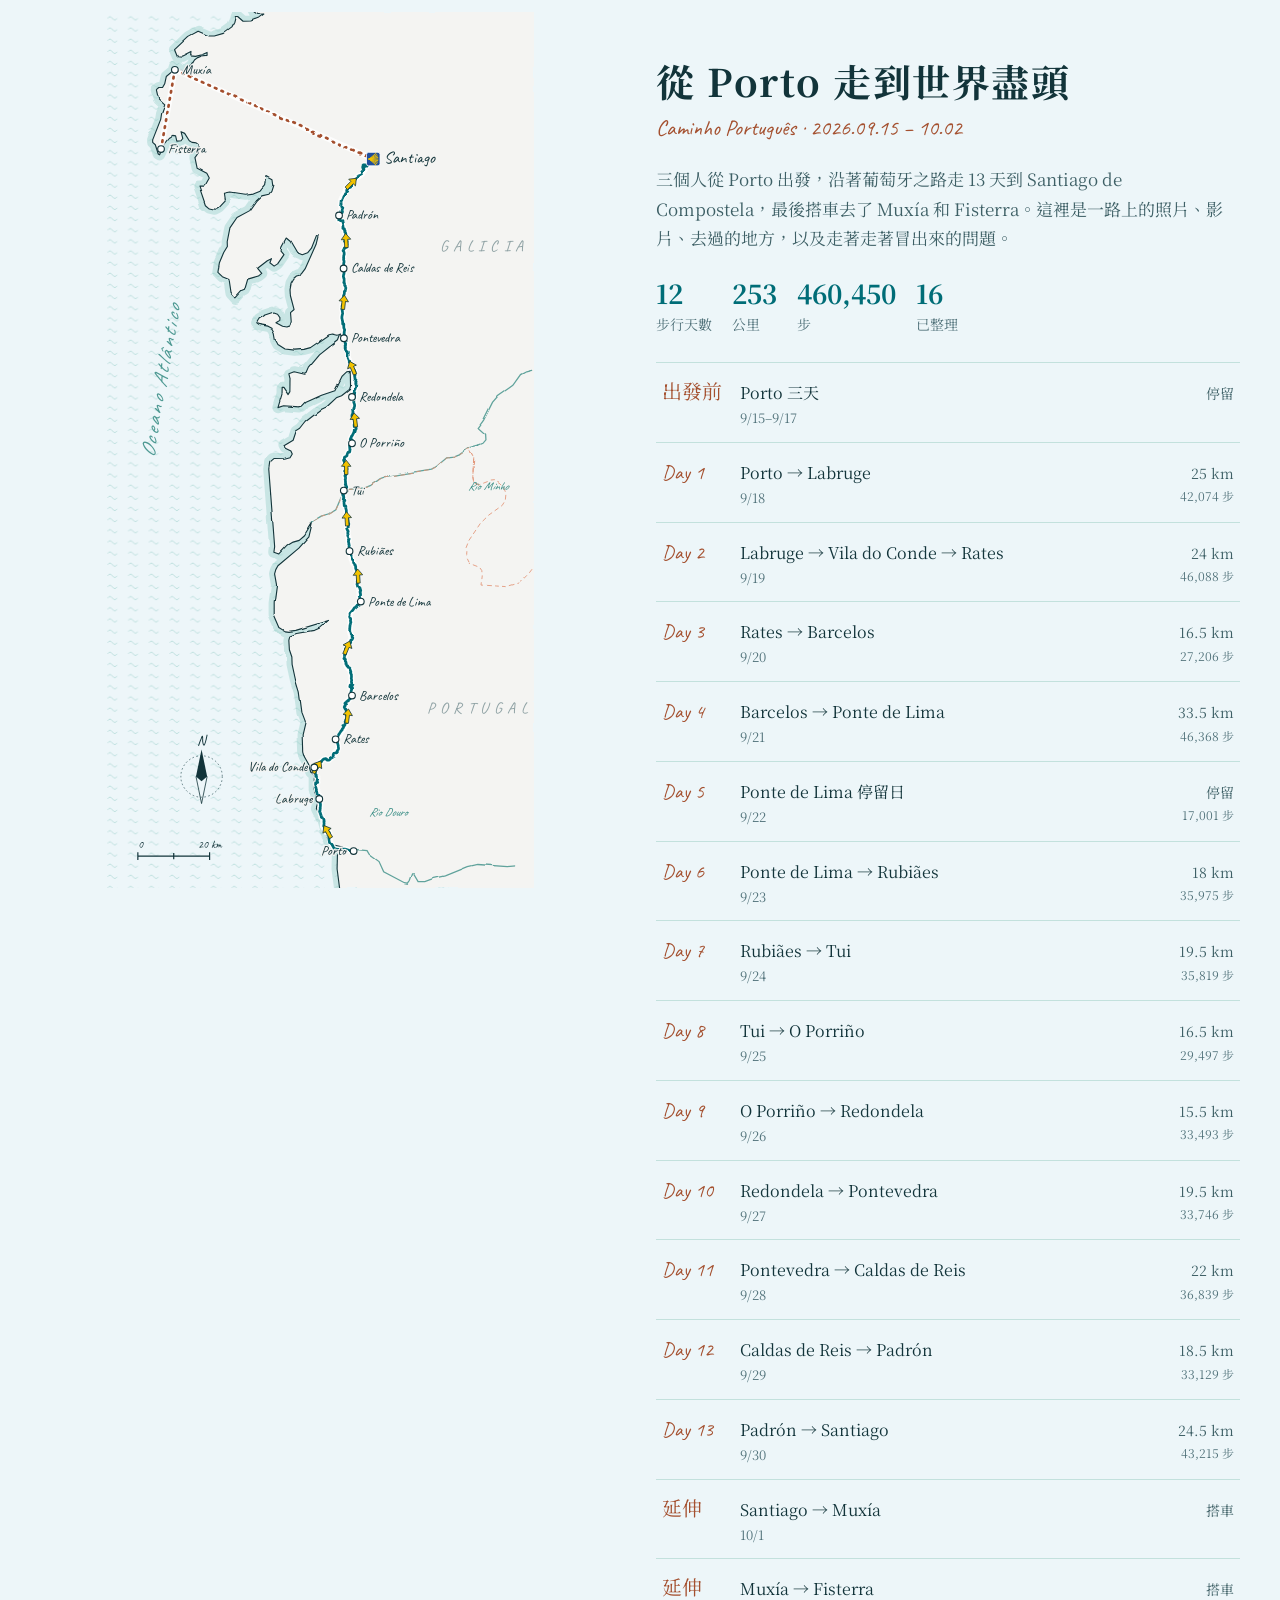
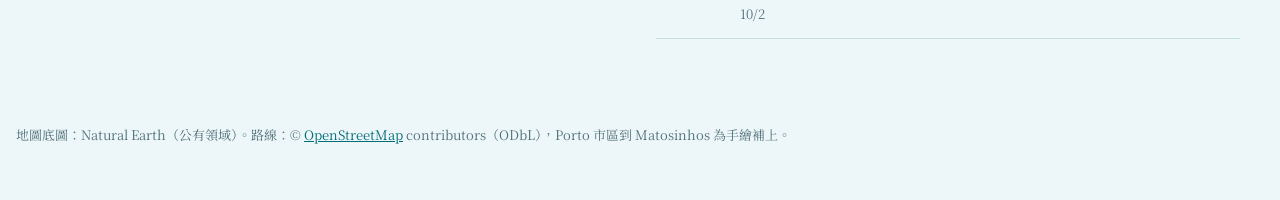
==== commit 64fbd6da: "各段加入 Heptabase CAMINO26 知識卡片的問答（44 則），Porto 與 Day 12 開放 Co-Authored-By: Claude Opus 5.5 <noreply@ant" ====
--- a/index.html
+++ b/index.html
@@ -9,7 +9,7 @@
 <link rel="preconnect" href="https://fonts.googleapis.com">
 <link rel="preconnect" href="https://fonts.gstatic.com" crossorigin>
 <link rel="stylesheet" href="https://fonts.googleapis.com/css2?family=Caveat:wght@500;700&family=Noto+Serif+TC:wght@400;600;700&display=swap">
-<link rel="stylesheet" href="assets/style.css?v=10">
+<link rel="stylesheet" href="assets/style.css?v=11">
 </head>
 <body>
 <main class="home">
@@ -23,7 +23,7 @@
   </div>
 </main>
 <p class="foot">地圖底圖：Natural Earth（公有領域）。路線：© <a href="https://www.openstreetmap.org/copyright">OpenStreetMap</a> contributors（ODbL），Porto 市區到 Matosinhos 為手繪補上。</p>
-<script src="assets/map.js?v=10"></script>
-<script src="assets/home.js?v=10"></script>
+<script src="assets/map.js?v=11"></script>
+<script src="assets/home.js?v=11"></script>
 </body>
 </html>
